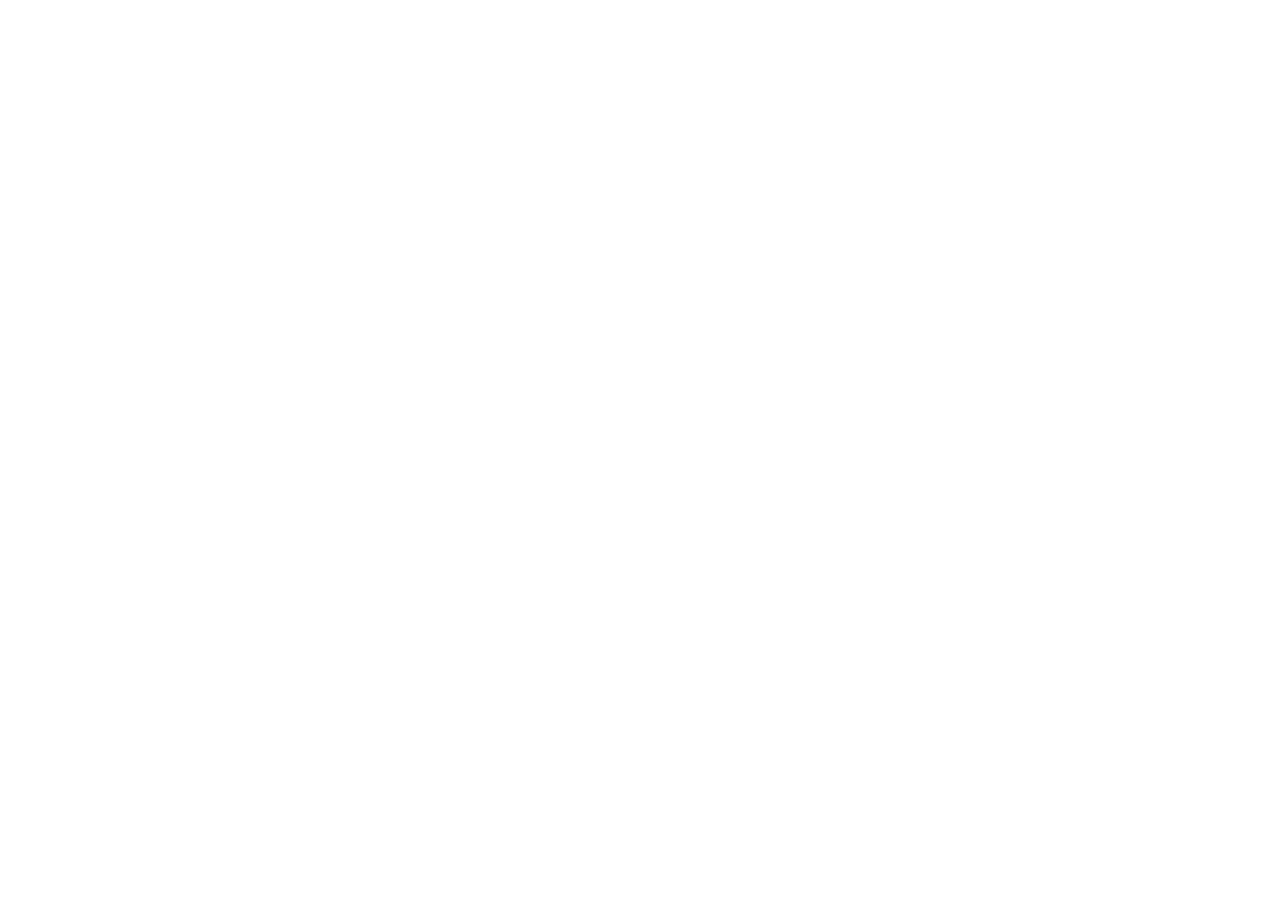
==== menu.html @ 7e1e207a "Add files via upload" ====
<!DOCTYPE html>
<html lang="en">
<head>
    <meta charset="UTF-8">
    <meta name="viewport" content="width=device-width, initial-scale=1.0">
    <title>Menu</title>
</head>
<body>
    
</body>
</html>
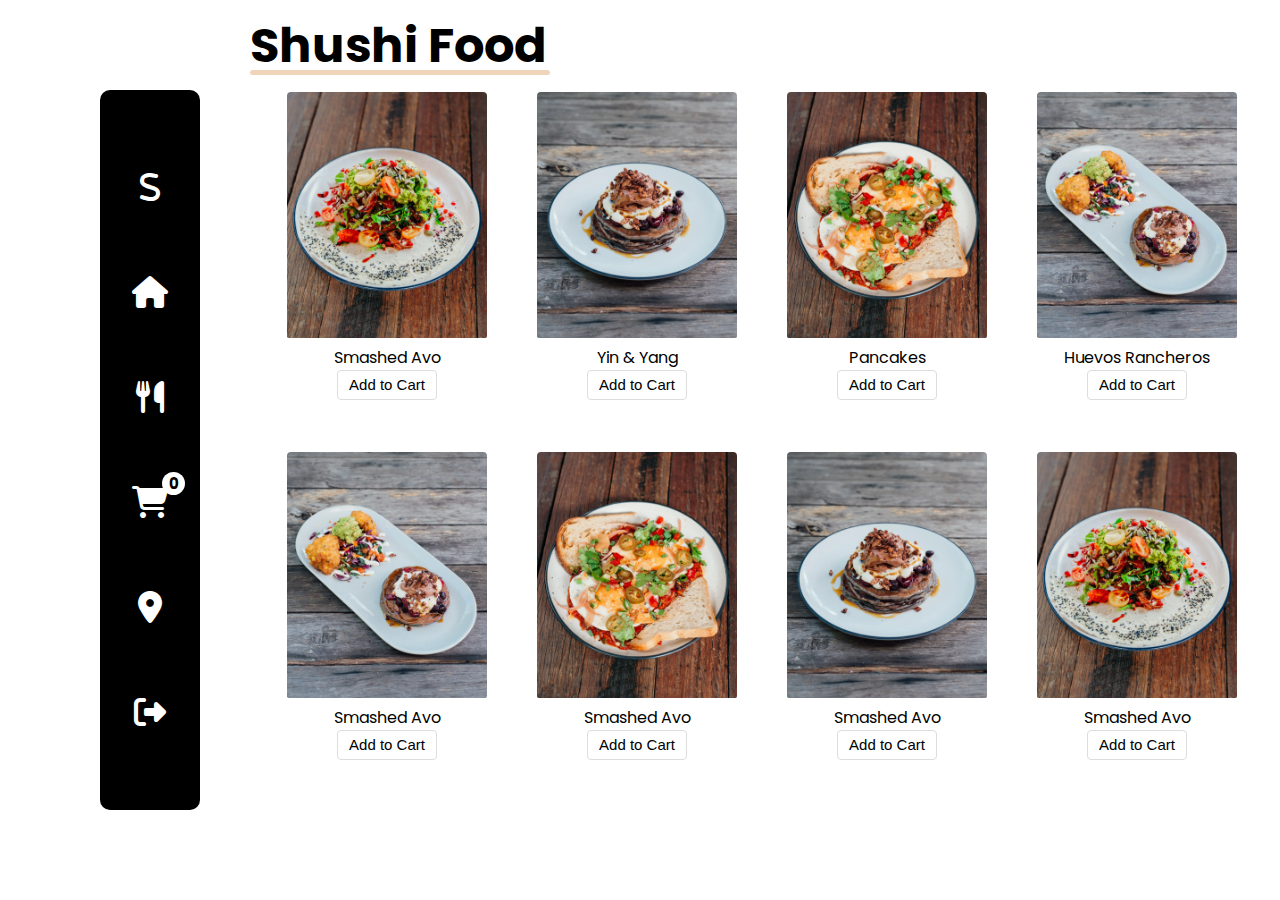
==== commit f32424dd: "Add files via upload" ====
--- a/menu.html
+++ b/menu.html
@@ -4,8 +4,222 @@
     <meta charset="UTF-8">
     <meta name="viewport" content="width=device-width, initial-scale=1.0">
     <title>Menu</title>
+    <!-- Font Awsome Link -->
+    <link rel="stylesheet" href="https://cdnjs.cloudflare.com/ajax/libs/font-awesome/6.7.1/css/all.min.css"/>
+    <!-- CSS File -->
+     <link rel="stylesheet" href="./Assets/CSS/menu.css">
+     <style>
+        #loader {
+          position: fixed;
+          top: 0;
+          left: 0;
+          width: 100%;
+          height: 100%;
+          background-color: #000000;
+          display: flex;
+          justify-content: center;
+          align-items: center;
+          z-index: 999999;
+        }
+
+        #loader:after {
+          content: "";
+          width: 50px;
+          height: 50px;
+          border: 5px solid #ccc;
+          border-top: 5px solid #000;
+          border-radius: 50%;
+          animation: spin 1s linear infinite;
+        }
+
+        @keyframes spin {
+          from {
+            transform: rotate(0deg);
+          }
+          to {
+            transform: rotate(360deg);
+          }
+        }
+                
+     </style>
+     <style>
+        .modal {
+            z-index: 9999999;
+            display: none; 
+            position: fixed;
+            top: 0;
+            left: 0;
+            width: 100%;
+            height: 100%;
+            background-color: rgba(0, 0, 0, 0.5); 
+            justify-content: center;
+            align-items: center;
+            transition: 0.3s ease-in-out;
+        }
+
+        .modal-content {
+            color: green;
+            background-color: white;
+            padding: 20px;
+            border-radius: 5px;
+            text-align: center;
+         }
+        </style>
+     
 </head>
 <body>
+    <!-- Modal Structure -->
+    <div id="successModal" class="modal">
+        <div class="modal-content">
+            <p>Item successfully added to the cart!</p>
+        </div>
+        
+    </div>
+
+    <!-- SIDEBAR SECTION-->
+    <div class="bar-icon" id="sideBar">
+        <span><i class="fa-solid fa-bars fa-2xl"></i></span>
+    </div>
+
+    <div class="menu-icons">
+        
+         <div class="sidebar-icons">
+            <span onclick="window.location.href='./index.html'"><i class="fa-solid fa-s fa-2xl"></i></span>
+            <span onclick="window.location.href='./index.html'"><i class="fa-solid fa-house fa-2xl"></i></span>
+            <span><i class="fa-solid fa-utensils fa-2xl"></i></span>
+            <span class="cart"><i class="fa-solid fa-cart-shopping fa-2xl"></i>
+                <p id="addCart" class="add-cart">0</p></span>
+           
+            <span><i class="fa-solid fa-location-dot fa-2xl"></i></span>
+            <span onclick="window.location.href='./index.html'"><i class="fa-solid fa-right-from-bracket fa-2xl"></i></span>
+         </div>
+    </div>
+    <!-- END SIDEBAR SECTION-->
+
+    <!-- START FOOD SECTION -->
+    <div class="menu container">
+        <div class="headings">
+             <h1>Shushi Food</h1>
+        <div class="line"></div>
+      
+
+        </div>
+       
+        <div class="foods-wrapper">
+            <div class="food">
+                <div class="food-img">
+                    <img src="./Assets/IMG/food1.png" alt="food-img">
+                    <p>Smashed Avo</p>
+                    <button class="add-to-cart">Add to Cart</button>
+                </div>
+             
+            </div>
+            <div class="food">
+                <div class="food-img">
+                    <img src="./Assets/IMG/food2.png" alt="food-img">
+                    <p>Yin & Yang</p>
+                    <button class="add-to-cart">Add to Cart</button>
+                </div>
+
+               
+            </div>
+            <div class="food">
+                <div class="food-img">
+                    <img src="./Assets/IMG/food3.png" alt="food-img">
+                    <p>Pancakes</p>
+                    <button class="add-to-cart">Add to Cart</button>
+                </div>
+                
+            </div>
+            <div class="food">
+                <div class="food-img">
+                    <img src="./Assets/IMG/food4.png" alt="food-img">
+                    <p>Huevos Rancheros</p>
+                    <button class="add-to-cart">Add to Cart</button>
+                </div>
+             
+            </div>
+            <div class="food">
+                <div class="food-img">
+                    <img src="./Assets/IMG/food4.png" alt="food-img">
+                    <p>Smashed Avo</p>
+                    <button class="add-to-cart">Add to Cart</button>
+                </div>
+               
+            </div>
+            <div class="food">
+                <div class="food-img">
+                    <img src="./Assets/IMG/food3.png" alt="food-img">
+                    <p>Smashed Avo</p>
+                    <button class="add-to-cart">Add to Cart</button>
+                </div>
+             
+            </div>
+            <div class="food">
+                <div class="food-img">
+                    <img src="./Assets/IMG/food2.png" alt="food-img">
+                    <p>Smashed Avo</p>
+                    <button class="add-to-cart">Add to Cart</button>
+                </div>
+                
+             
+            </div>
+            <div class="food">
+                <div class="food-img">
+                    <img src="./Assets/IMG/food1.png" alt="food-img">
+                    <p>Smashed Avo</p>
+                    <button class="add-to-cart">Add to Cart</button>
+                </div>
+            </div>
+
+        </div>
+        
+    </div>
+
+
+    <!-- END FOOD SECTION -->
+    <!-- Loading Animtion -->
+    <div id="loader"></div>
+    <div id="content" style="display: none;">
+
+
+    <!-- loadiong animation script -->
+     <script>
+        window.onload = function () {
+          const loader = document.getElementById('loader');
+          const content = document.getElementById('content');
+          loader.style.display = 'none';
+          content.style.display = 'block';
+        };
+     </script>
+
+    <!--Show Hide SideBar  -->
+    <script>
+
+        const sideBar = document.getElementById('sideBar');
+        const menuIcons = document.querySelector('.menu-icons');
+      
     
+        sideBar.addEventListener('click', () => {
+          menuIcons.classList.toggle('show-menu');
+        });
+      
+       
+        document.addEventListener('click', (event) => {
+          if (!sideBar.contains(event.target) && !menuIcons.contains(event.target)) {
+            menuIcons.classList.remove('show-menu');
+          }
+        });
+      
+        
+        window.addEventListener('scroll', () => {
+          menuIcons.classList.remove('show-menu');
+        });
+
+    </script>
+      
+     
+     <!-- JS ADD TO CART -->
+     <script src="./Assets/JS/addcart.js"></script>
 </body>
 </html>--- a/Assets/CSS/menu.css
+++ b/Assets/CSS/menu.css
@@ -0,0 +1,193 @@
+@import url('https://fonts.googleapis.com/css2?family=Poppins:ital,wght@0,100;0,200;0,300;0,400;0,500;0,600;0,700;0,800;0,900;1,100;1,200;1,300;1,400;1,500;1,600;1,700;1,800;1,900&display=swap');
+
+
+*{
+    padding: 0;
+    margin: 0;
+    box-sizing: border-box;
+}
+html, body{
+    overflow-x: hidden;
+}
+body{
+    font-family: "poppins";
+    width: 100%;
+    height: 100vh;
+    font-family: 'poppins';
+    position: relative;
+}
+
+/* Menu Styling */
+.menu{
+margin-top: 10px;
+margin-left: 250px;
+margin-right: auto;
+width: 80%;
+}
+
+.headings{
+    position: relative;
+}
+.menu h1{
+    font-size: 3rem;
+    margin-bottom: 10px;
+    position: relative;
+}
+.menu .line{
+    background-color: #F1D5BB;
+    width: 300px;
+    height: 5px;
+    position: absolute;
+    border-radius: 4px;
+    top: 60px;
+  
+}
+.foods-wrapper{
+    display: flex;
+    justify-content: center;
+    align-content: center;
+    flex-wrap: wrap;
+    gap: 50px;
+}
+.add-to-cart{
+    width: 100px;
+    height: 30px;
+    background-color: #fff;
+    border: 1px solid #ddd;
+    border-radius: 4px;
+    font-size: 15px;
+    cursor: pointer;
+    transition: 0.3s ease-in-out;
+    
+}
+.add-to-cart:hover{
+    background-color: #F1D5BB;
+}
+.food-img {
+    text-align: center;
+    width: 200px;
+    height: 310px;
+    overflow: hidden; 
+    border-radius: 4px;
+}
+
+.food-img img {
+    object-fit: contain;
+    width: 100%;
+    cursor: pointer;
+    transition: 0.3s ease-in-out; 
+}
+
+.food-img img:hover {
+    transform: scale(1.1); 
+    opacity: 0.8;
+}
+/* Sidebar Styling */
+
+.menu-icons{
+    display: flex;
+    align-items: center;
+    justify-content: center;
+    width: 100px;
+    height: 80vh;
+    background-color: #000000;
+    position: absolute;
+    top: 90px;
+    left: 100px;
+    border-radius: 10px;
+    z-index: 9999999999;
+}
+.bar-icon{
+    position: absolute;
+    left: 90%;
+    right: 0;
+    top: 50px;
+    display: none;
+    cursor: pointer;
+    
+}
+.sidebar-icons{
+    display: flex;
+    align-items: center;
+    justify-content: center;
+    flex-direction: column;
+    gap: 80px;
+   
+}
+
+.sidebar-icons span{
+    color: #fff;
+    cursor: pointer;
+    transition: 0.3 ease-in-out;
+}
+.sidebar-icons span:hover{
+    color: rgb(209, 152, 78);
+}
+
+.cart{
+    position: relative;
+}
+
+.add-cart{
+    text-align: center;
+    position: absolute;
+    top: -18px;
+    left: 30px;
+    font-size: 15px;
+    background-color: #fff;
+    border-radius: 100%;
+    width: 23px;
+    font-weight: bold;
+    color: #000;
+}
+
+@media (max-width: 1000px){
+
+    .menu{
+        margin: 0 auto;
+    }
+
+    .menu-icons{
+        display: none;
+        position: absolute;
+        left: 82%;
+    }
+    .menu-icons.show-menu{
+       display: block;
+       display: flex;
+       
+    }
+    
+    .bar-icon{
+        display: block !important;
+    }
+
+    .foods-wrapper{
+      margin-top: 80px;
+    }
+    
+}
+
+
+@media (max-width: 500px){
+
+    .menu h1{
+        margin-top: 10px;
+        font-size: 2rem;
+    }
+    .menu .line{
+        width: 195px;
+        top: 50px;
+    }
+    .menu-icons{
+        display: none;
+        position: absolute;
+        left: 75%;
+    }
+    
+    .menu-icons.show-menu{
+        display: block ;
+        display: flex;
+        
+     }
+}